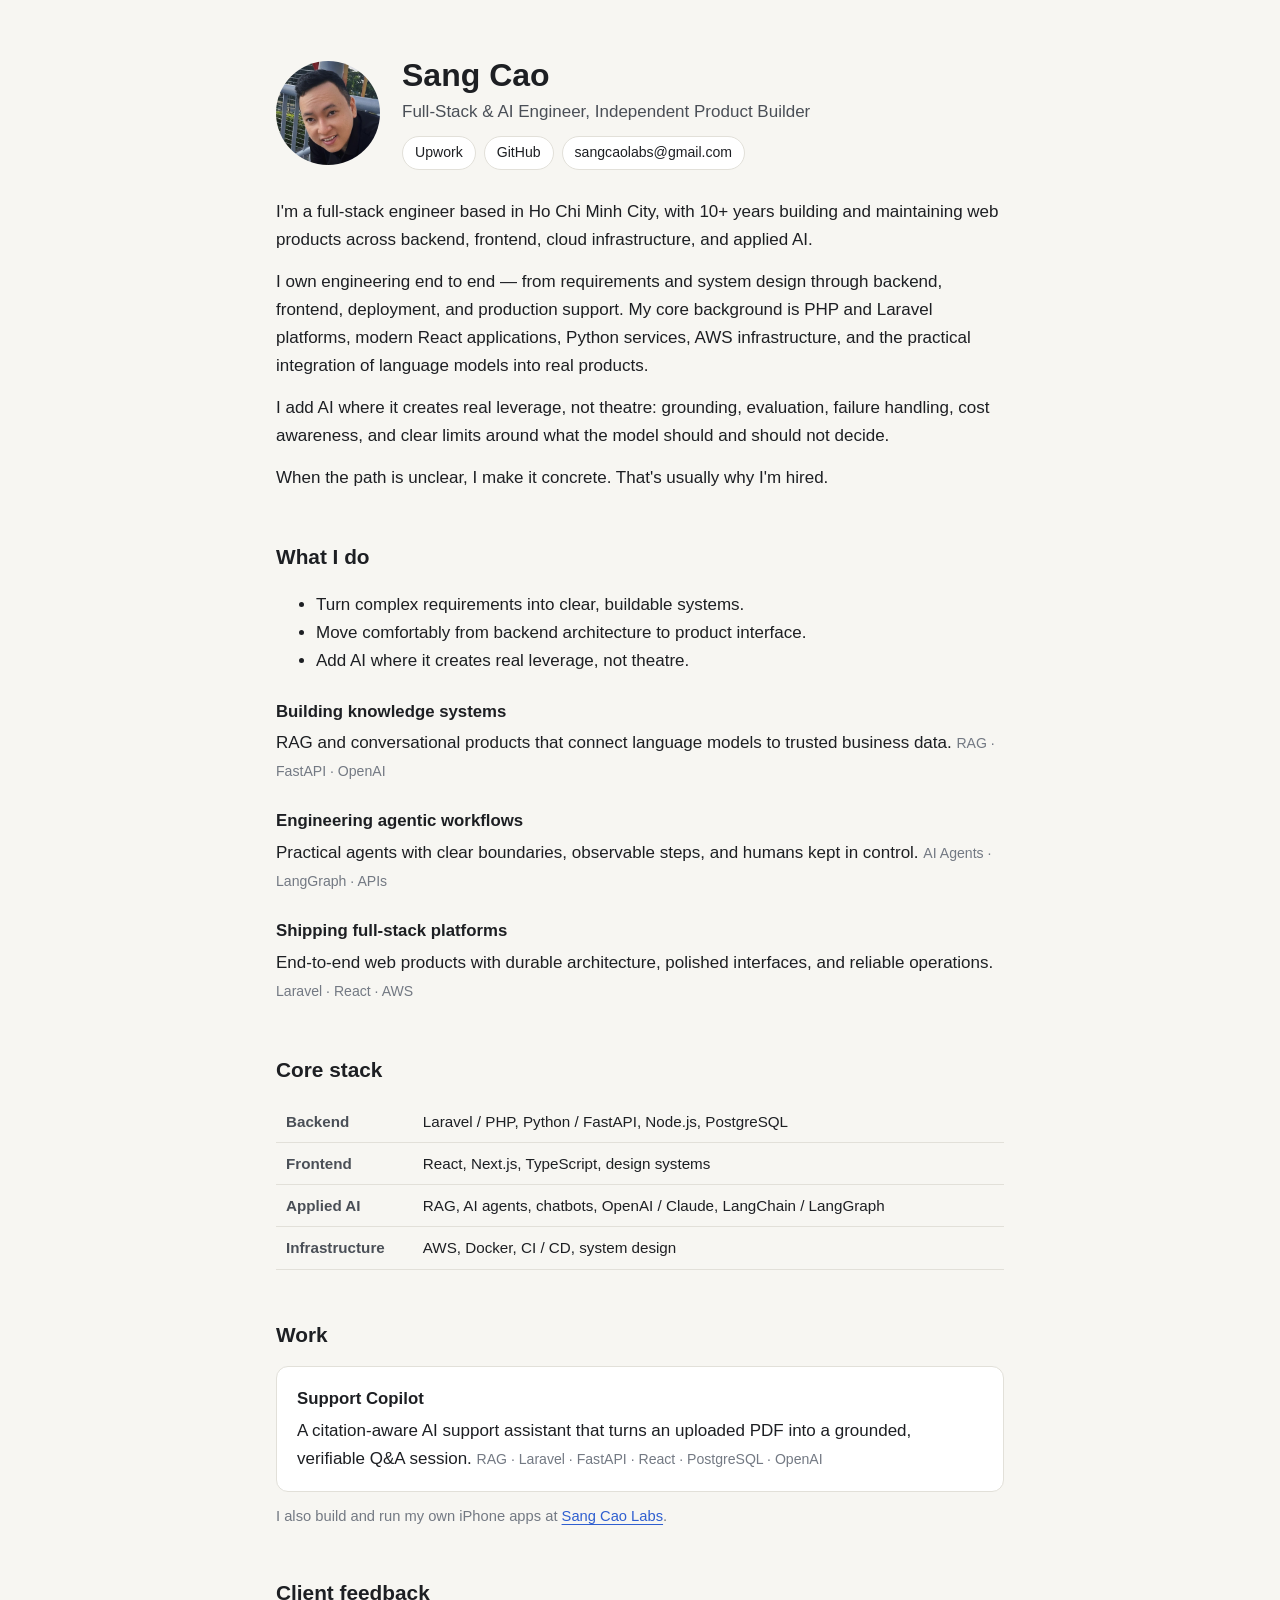
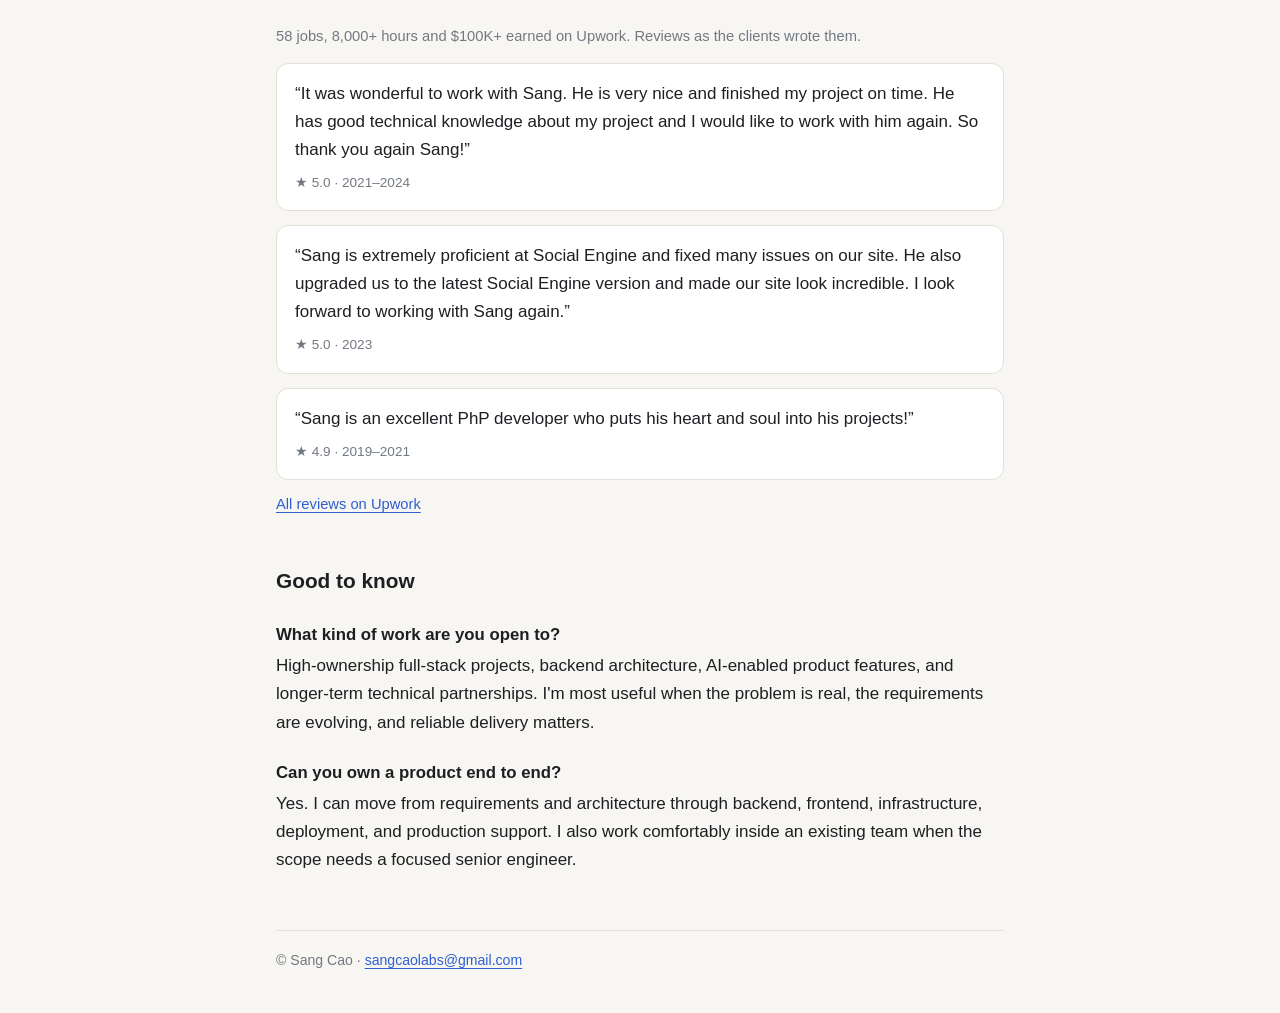
==== index.html @ c01fbd15 "Portfolio moved from sangcaolabs.com/sang/ and /projects/ Co-Authored-By: Claude Opus 5.5 <noreply@a" ====
<!doctype html>
<html lang="en">
  <head>
    <meta charset="utf-8" />
    <meta name="viewport" content="width=device-width, initial-scale=1" />
    <title>Sang Cao — Full-Stack &amp; AI Engineer</title>
    <meta
      name="description"
      content="Full-stack engineer in Ho Chi Minh City with 10+ years building web products across backend, frontend, cloud infrastructure and applied AI. 58 jobs on Upwork, 100% Job Success, Top Rated."
    />
    <link rel="canonical" href="https://sangcnt.github.io/" />
    <meta property="og:title" content="Sang Cao — Full-Stack & AI Engineer" />
    <meta property="og:type" content="profile" />
    <meta property="og:url" content="https://sangcnt.github.io/" />
    <meta property="og:image" content="https://sangcnt.github.io/sang-profile.jpg" />
    <link rel="icon" href="sang-profile.jpg" />
    <link rel="stylesheet" href="style.css" />
  </head>
  <body>
    <main>
      <header class="profile">
        <img src="sang-profile.jpg" alt="Sang Cao" width="104" height="104" />
        <div>
          <h1>Sang Cao</h1>
          <p class="role">Full-Stack &amp; AI Engineer, Independent Product Builder</p>
          <ul class="links">
            <li><a href="https://www.upwork.com/freelancers/~01a39c68ae5405aa7f">Upwork</a></li>
            <li><a href="https://github.com/sangcnt">GitHub</a></li>
            <li><a href="mailto:sangcaolabs@gmail.com">sangcaolabs@gmail.com</a></li>
          </ul>
        </div>
      </header>

      <p>
        I'm a full-stack engineer based in Ho Chi Minh City, with 10+ years building and maintaining
        web products across backend, frontend, cloud infrastructure, and applied AI.
      </p>
      <p>
        I own engineering end to end — from requirements and system design through backend, frontend,
        deployment, and production support. My core background is PHP and Laravel platforms, modern
        React applications, Python services, AWS infrastructure, and the practical integration of
        language models into real products.
      </p>
      <p>
        I add AI where it creates real leverage, not theatre: grounding, evaluation, failure handling,
        cost awareness, and clear limits around what the model should and should not decide.
      </p>
      <p>When the path is unclear, I make it concrete. That's usually why I'm hired.</p>

      <h2>What I do</h2>
      <ul>
        <li>Turn complex requirements into clear, buildable systems.</li>
        <li>Move comfortably from backend architecture to product interface.</li>
        <li>Add AI where it creates real leverage, not theatre.</li>
      </ul>

      <h3>Building knowledge systems</h3>
      <p>
        RAG and conversational products that connect language models to trusted business data.
        <span class="tags">RAG · FastAPI · OpenAI</span>
      </p>
      <h3>Engineering agentic workflows</h3>
      <p>
        Practical agents with clear boundaries, observable steps, and humans kept in control.
        <span class="tags">AI Agents · LangGraph · APIs</span>
      </p>
      <h3>Shipping full-stack platforms</h3>
      <p>
        End-to-end web products with durable architecture, polished interfaces, and reliable
        operations. <span class="tags">Laravel · React · AWS</span>
      </p>

      <h2>Core stack</h2>
      <table>
        <tr><th>Backend</th><td>Laravel / PHP, Python / FastAPI, Node.js, PostgreSQL</td></tr>
        <tr><th>Frontend</th><td>React, Next.js, TypeScript, design systems</td></tr>
        <tr><th>Applied AI</th><td>RAG, AI agents, chatbots, OpenAI / Claude, LangChain / LangGraph</td></tr>
        <tr><th>Infrastructure</th><td>AWS, Docker, CI / CD, system design</td></tr>
      </table>

      <h2>Work</h2>
      <a class="card" href="projects/support-copilot/">
        <strong>Support Copilot</strong>
        A citation-aware AI support assistant that turns an uploaded PDF into a grounded, verifiable
        Q&amp;A session. <span class="tags">RAG · Laravel · FastAPI · React · PostgreSQL · OpenAI</span>
      </a>
      <p class="muted" style="margin-top: 12px">
        I also build and run my own iPhone apps at
        <a href="https://sangcaolabs.com/">Sang Cao Labs</a>.
      </p>

      <h2>Client feedback</h2>
      <p class="muted">
        58 jobs, 8,000+ hours and $100K+ earned on Upwork. Reviews as the clients wrote them.
      </p>
      <div class="reviews">
        <blockquote>
          <p>
            “It was wonderful to work with Sang. He is very nice and finished my project on time. He
            has good technical knowledge about my project and I would like to work with him again. So
            thank you again Sang!”
          </p>
          <footer>★ 5.0 · 2021–2024</footer>
        </blockquote>
        <blockquote>
          <p>
            “Sang is extremely proficient at Social Engine and fixed many issues on our site. He also
            upgraded us to the latest Social Engine version and made our site look incredible. I look
            forward to working with Sang again.”
          </p>
          <footer>★ 5.0 · 2023</footer>
        </blockquote>
        <blockquote>
          <p>“Sang is an excellent PhP developer who puts his heart and soul into his projects!”</p>
          <footer>★ 4.9 · 2019–2021</footer>
        </blockquote>
      </div>
      <p class="muted" style="margin-top: 12px">
        <a href="https://www.upwork.com/freelancers/~01a39c68ae5405aa7f">All reviews on Upwork</a>
      </p>

      <h2>Good to know</h2>
      <h3>What kind of work are you open to?</h3>
      <p>
        High-ownership full-stack projects, backend architecture, AI-enabled product features, and
        longer-term technical partnerships. I'm most useful when the problem is real, the
        requirements are evolving, and reliable delivery matters.
      </p>
      <h3>Can you own a product end to end?</h3>
      <p>
        Yes. I can move from requirements and architecture through backend, frontend,
        infrastructure, deployment, and production support. I also work comfortably inside an
        existing team when the scope needs a focused senior engineer.
      </p>

      <footer class="site-footer">
        © Sang Cao · <a href="mailto:sangcaolabs@gmail.com">sangcaolabs@gmail.com</a>
      </footer>
    </main>
  </body>
</html>
---- style.css ----
:root {
  --bg: #f7f6f2;
  --surface: #ffffff;
  --ink: #1d1f23;
  --ink-soft: #4a4f57;
  --ink-faint: #737983;
  --line: #e2e0d9;
  --accent: #2f5fd0;
  --chip: #eef1f8;
}

@media (prefers-color-scheme: dark) {
  :root {
    --bg: #14161a;
    --surface: #1b1e23;
    --ink: #eceef1;
    --ink-soft: #c2c6cd;
    --ink-faint: #8b919b;
    --line: #2b2f36;
    --accent: #8fb0ff;
    --chip: #232832;
  }
}

* {
  box-sizing: border-box;
}

body {
  margin: 0;
  background: var(--bg);
  color: var(--ink);
  font: 17px/1.65 ui-sans-serif, -apple-system, BlinkMacSystemFont, 'Segoe UI', Roboto, sans-serif;
}

a {
  color: var(--accent);
  text-underline-offset: 3px;
}

main {
  width: min(100%, 760px);
  margin: 0 auto;
  padding: 56px 16px 40px;
}

.profile {
  display: flex;
  gap: 22px;
  align-items: center;
  margin-bottom: 28px;
}

.profile img {
  width: 104px;
  height: 104px;
  border-radius: 50%;
  object-fit: cover;
}

.profile h1 {
  margin: 0;
  font-size: 2rem;
  line-height: 1.2;
}

.role {
  margin: 4px 0 10px;
  color: var(--ink-soft);
}

.links {
  display: flex;
  flex-wrap: wrap;
  gap: 8px;
  margin: 0;
  padding: 0;
  list-style: none;
}

.links a {
  display: inline-block;
  padding: 4px 12px;
  border: 1px solid var(--line);
  border-radius: 999px;
  background: var(--surface);
  color: var(--ink);
  font-size: 0.88rem;
  text-decoration: none;
}

.links a:hover {
  border-color: var(--accent);
}

h2 {
  margin: 48px 0 14px;
  font-size: 1.3rem;
}

h3 {
  margin: 22px 0 4px;
  font-size: 1.05rem;
}

p {
  margin: 0 0 14px;
}

.muted {
  color: var(--ink-faint);
  font-size: 0.92rem;
}

.tags {
  color: var(--ink-faint);
  font-size: 0.88rem;
}

table {
  width: 100%;
  border-collapse: collapse;
  font-size: 0.95rem;
}

th,
td {
  padding: 8px 10px;
  border-bottom: 1px solid var(--line);
  text-align: left;
  vertical-align: top;
}

th {
  width: 9em;
  color: var(--ink-soft);
  font-weight: 600;
}

.now {
  padding-left: 1.2em;
}

.reviews {
  display: grid;
  gap: 14px;
}

blockquote {
  margin: 0;
  padding: 16px 18px;
  border: 1px solid var(--line);
  border-radius: 12px;
  background: var(--surface);
}

blockquote p {
  margin-bottom: 8px;
}

blockquote footer {
  color: var(--ink-faint);
  font-size: 0.85rem;
}

.card {
  display: block;
  padding: 18px 20px;
  border: 1px solid var(--line);
  border-radius: 12px;
  background: var(--surface);
  color: var(--ink);
  text-decoration: none;
}

.card:hover {
  border-color: var(--accent);
}

.card strong {
  display: block;
  margin-bottom: 4px;
  font-size: 1.05rem;
}

.site-footer {
  margin-top: 56px;
  padding-top: 18px;
  border-top: 1px solid var(--line);
  color: var(--ink-faint);
  font-size: 0.88rem;
}

@media (max-width: 560px) {
  .profile {
    flex-direction: column;
    align-items: flex-start;
  }

  th {
    width: 6.5em;
  }
}
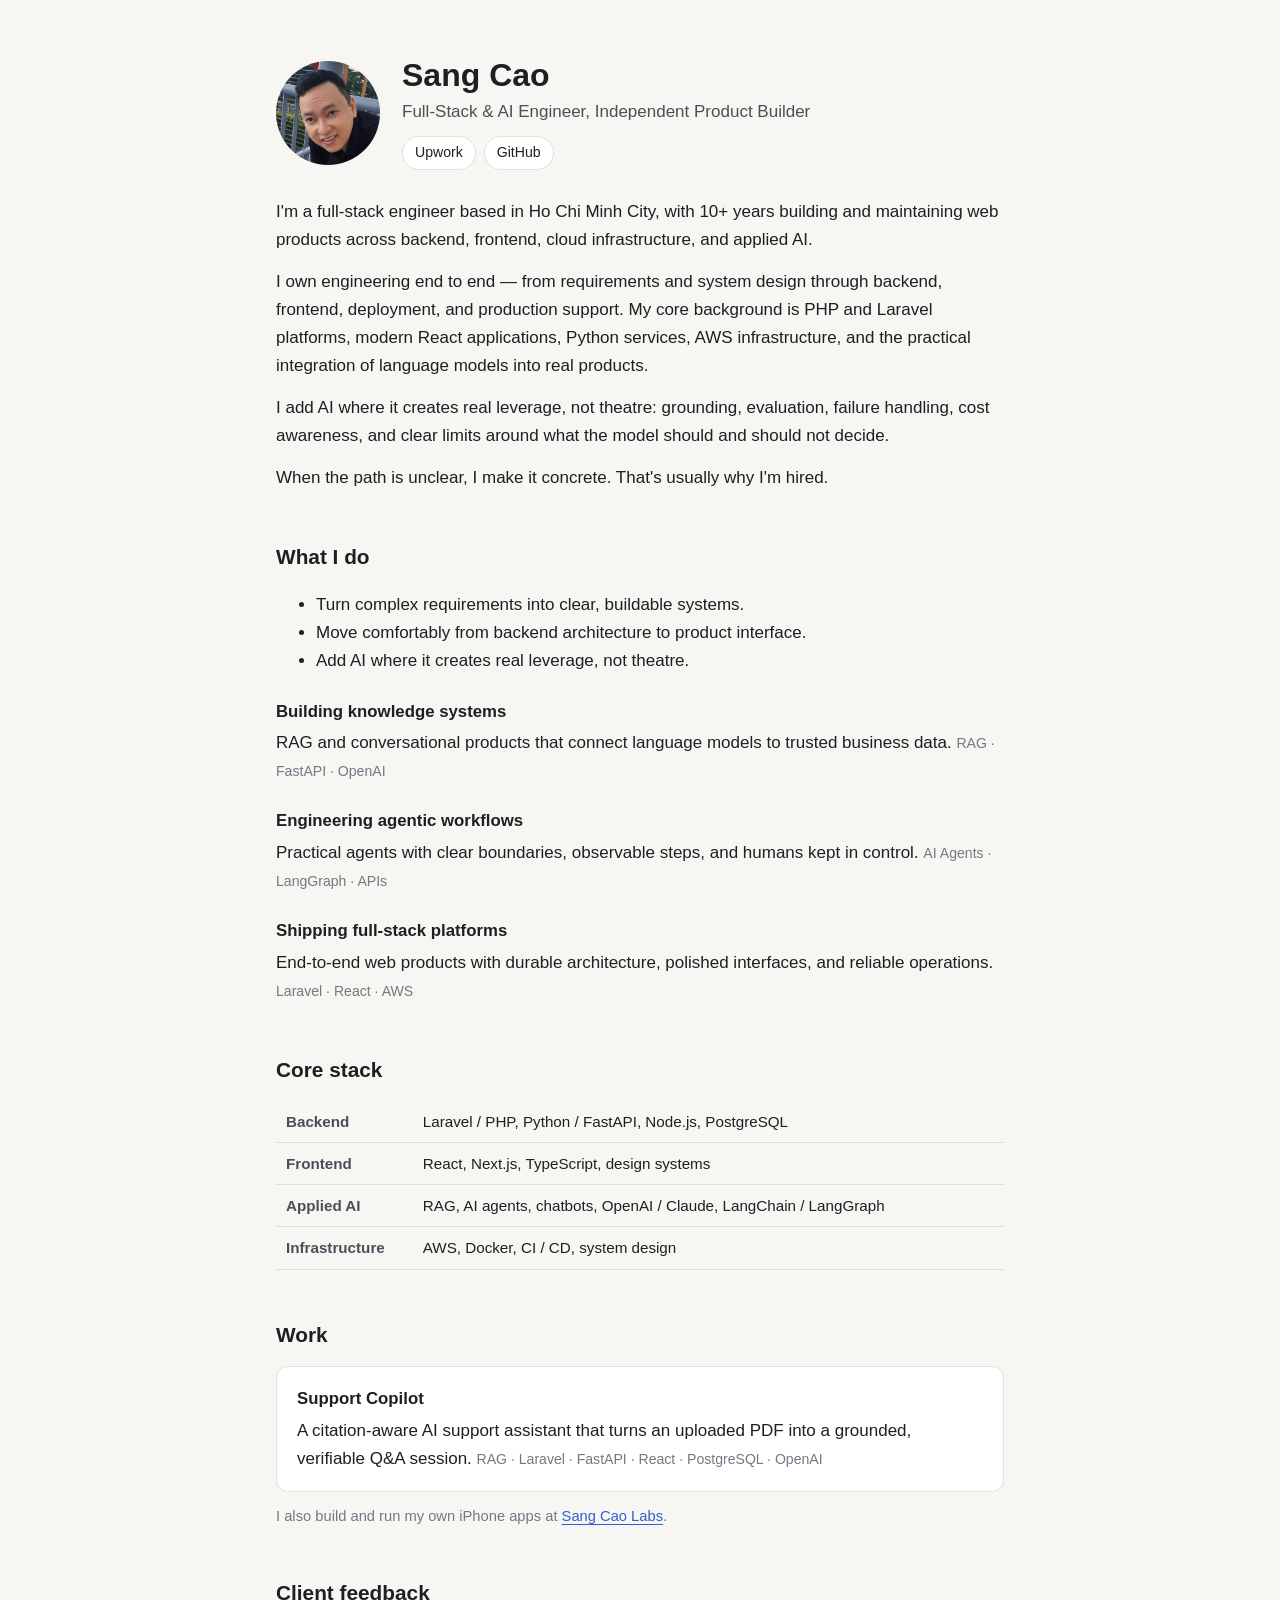
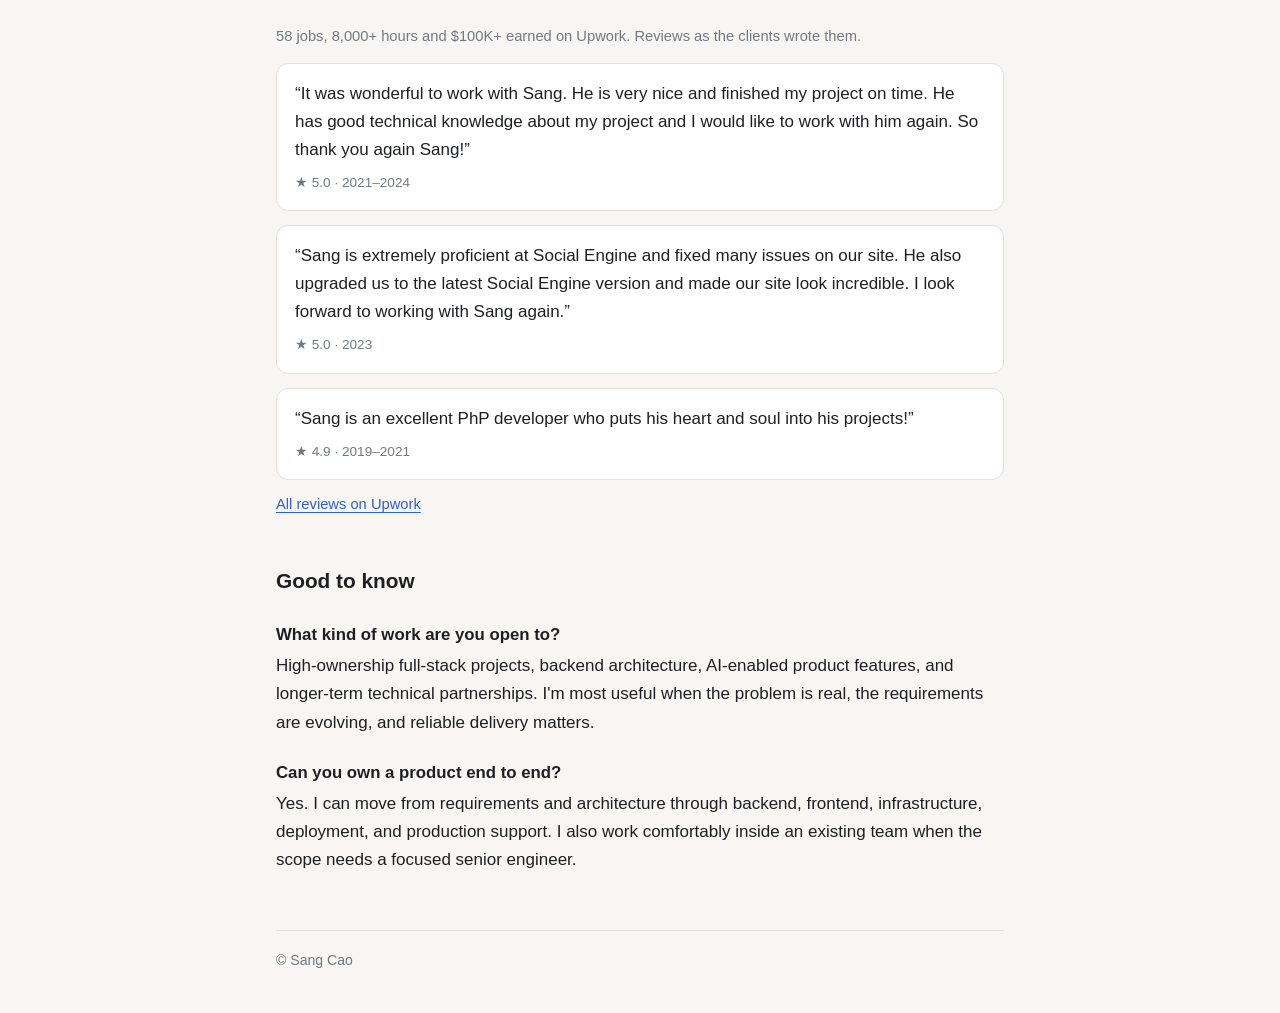
==== commit 77046f9d: "Remove the email address Co-Authored-By: Claude Opus 5.5 <noreply@anthropic.com>" ====
--- a/index.html
+++ b/index.html
@@ -26,7 +26,6 @@
           <ul class="links">
             <li><a href="https://www.upwork.com/freelancers/~01a39c68ae5405aa7f">Upwork</a></li>
             <li><a href="https://github.com/sangcnt">GitHub</a></li>
-            <li><a href="mailto:sangcaolabs@gmail.com">sangcaolabs@gmail.com</a></li>
           </ul>
         </div>
       </header>
@@ -134,7 +133,7 @@
       </p>
 
       <footer class="site-footer">
-        © Sang Cao · <a href="mailto:sangcaolabs@gmail.com">sangcaolabs@gmail.com</a>
+        © Sang Cao
       </footer>
     </main>
   </body>
